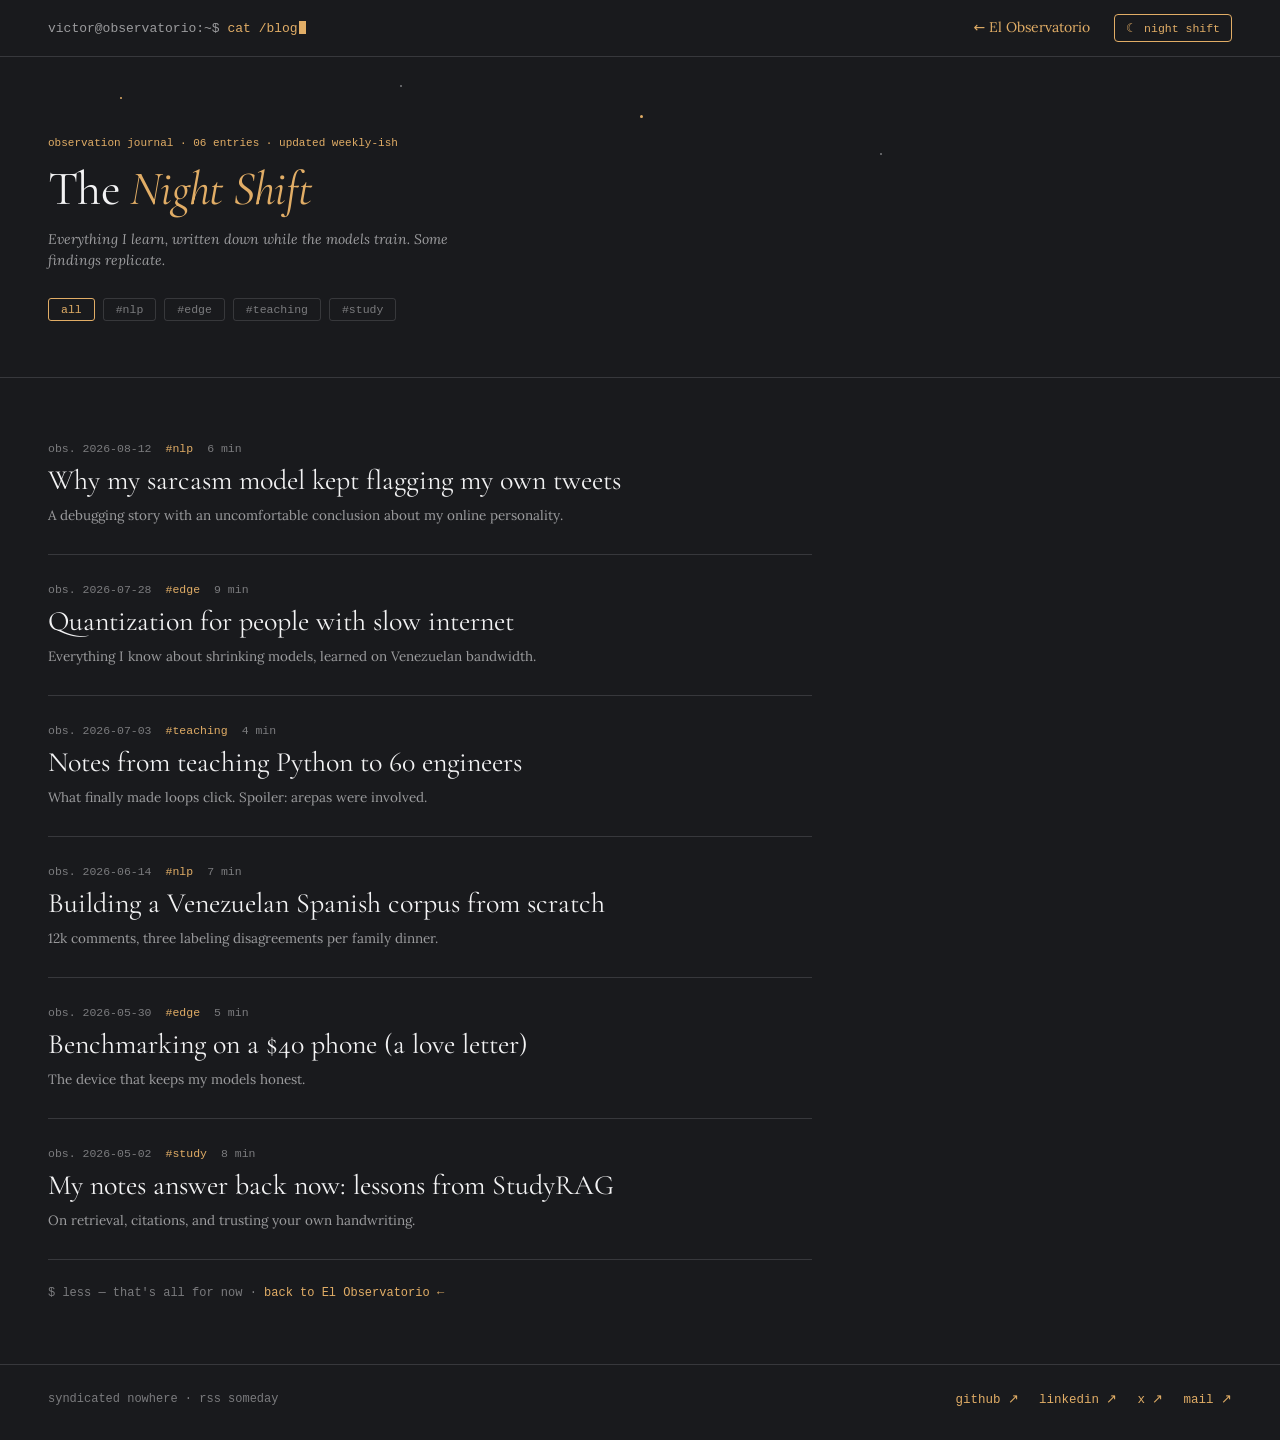
==== blog.html @ 001e7684 "Add blog page and move all content into JSON - New blog.html / js/blog.js: The Night Shift index wit" ====
<!DOCTYPE html>
<html lang="en" data-vm-theme="dark">
<head>
<meta charset="utf-8">
<meta name="viewport" content="width=device-width, initial-scale=1">
<title>The Night Shift — Victor Maldonado</title>
<meta name="description" content="The Night Shift — notes on machine learning, edge AI, NLP and teaching, written by Victor Maldonado while the models train.">
<meta name="author" content="Victor Maldonado">

<meta property="og:type" content="website">
<meta property="og:title" content="The Night Shift — Victor Maldonado">
<meta property="og:description" content="Everything I learn, written down while the models train. Some findings replicate.">
<meta name="twitter:card" content="summary_large_image">

<link rel="preconnect" href="https://fonts.googleapis.com">
<link rel="preconnect" href="https://fonts.gstatic.com" crossorigin>
<link rel="stylesheet" href="./styles.css">
<link rel="icon" href="data:image/svg+xml,<svg xmlns='http://www.w3.org/2000/svg' viewBox='0 0 100 100'><text y='.9em' font-size='90'>🔭</text></svg>">
<script>
  try {
    var t = localStorage.getItem('vm-theme');
    if (t) document.documentElement.setAttribute('data-vm-theme', t);
  } catch (e) {}
</script>
</head>
<body>

<header class="vm-nav">
  <div class="vm-prompt">
    <span id="prompt-user">victor</span>@observatorio:~$
    <span id="prompt-cmd" class="vm-cmd">cat /blog</span><span class="vm-caret" aria-hidden="true"></span>
  </div>
  <a id="back-link" class="vm-back" href="./index.html">← El Observatorio</a>
  <button id="theme-toggle" class="vm-theme-btn" type="button" aria-label="Toggle colour theme">☾ night shift</button>
</header>

<noscript>
  <p class="vm-noscript">This page loads its posts from JSON, so JavaScript is required. Source: <a href="https://github.com/vmlcode/vmlcode.github.io">github.com/vmlcode/vmlcode.github.io</a></p>
</noscript>

<main>

<section class="vm-blog-hero">
  <div id="stars" class="vm-stars" aria-hidden="true"></div>
  <div id="blog-kicker" class="vm-blog-kicker"></div>
  <h1 id="blog-title" class="vm-blog-title"></h1>
  <p id="blog-subtitle" class="vm-blog-sub"></p>
  <div id="filters" class="vm-filters" role="group" aria-label="Filter posts by tag"></div>
</section>

<section class="vm-blog-body">
  <div id="post-list" class="vm-entries"></div>
  <p class="vm-blog-outro">
    <span id="blog-outro"></span><a id="blog-outro-link" href="./index.html"></a>
  </p>
</section>

</main>

<footer class="vm-footer vm-footer--ruled">
  <div id="footer-log" class="vm-footer-log"></div>
  <div id="footer-links" class="vm-footer-links"></div>
</footer>

<script type="module" src="./js/blog.js"></script>
</body>
</html>
---- styles.css ----
@import url('https://fonts.googleapis.com/css2?family=Cormorant+Garamond:wght@400;600&family=Lora:wght@400;600&display=swap');

/* ══════════════════════════════════════════════════════════════════════════
   Design tokens — the subset of the "Classical" system this site actually
   consumes (type families, spacing scale, radii). Source of truth lives in
   the design project; keep names identical so components stay portable.
   ══════════════════════════════════════════════════════════════════════ */
:root {
  --font-heading: "Cormorant Garamond", system-ui, sans-serif;
  --font-body: "Lora", system-ui, sans-serif;
  --font-mono: ui-monospace, Menlo, Consolas, monospace;

  --space-1: 4.6px;
  --space-2: 9.2px;
  --space-3: 13.8px;
  --space-4: 18.4px;
  --space-6: 27.6px;
  --space-8: 36.8px;

  --radius-sm: 2px;
  --radius-md: 4px;
  --radius-lg: 7px;
}

/* Observatory palette — night shift is the default. */
:root,
[data-vm-theme="dark"] {
  --vm-bg: #191a1d;
  --vm-fg: #f2f2f3;
  --vm-fg-60: rgba(242, 242, 243, .6);
  --vm-fg-45: rgba(242, 242, 243, .45);
  --vm-line: rgba(242, 242, 243, .14);
  --vm-acc: #e1ad66;
  --vm-acc-txt: #e1ad66;
  --vm-acc-soft: #facb8d;
  --vm-mat: #222327;
  --vm-plate-a: #212226;
  --vm-plate-b: #1c1d20;
  --vm-hover: rgba(242, 242, 243, .045);
}

[data-vm-theme="light"] {
  --vm-bg: #f6f1e7;
  --vm-fg: #2a241f;
  --vm-fg-60: rgba(42, 36, 31, .62);
  --vm-fg-45: rgba(42, 36, 31, .5);
  --vm-line: rgba(42, 36, 31, .16);
  --vm-acc: oklch(0.62 0.12 45);
  --vm-acc-txt: oklch(0.48 0.11 45);
  --vm-acc-soft: oklch(0.48 0.11 45);
  --vm-mat: #eee6d6;
  --vm-plate-a: #ece2ce;
  --vm-plate-b: #f2ead9;
  --vm-hover: rgba(42, 36, 31, .045);
}

/* ── base ─────────────────────────────────────────────────────────────── */
*, *::before, *::after { box-sizing: border-box; }

body {
  margin: 0;
  min-height: 100vh;
  background: var(--vm-bg);
  color: var(--vm-fg);
  font-family: var(--font-body);
  font-size: 15px;
  line-height: 1.55;
  transition: background .5s ease, color .5s ease;
}

a { color: var(--vm-acc-txt); text-decoration: none; }
a:hover { color: var(--vm-acc); }

h1, h2, h3 { font-family: var(--font-heading); font-weight: 400; margin: 0; }
p { margin: 0; }
figure { margin: 0; }

:focus-visible { outline: 2px solid var(--vm-acc); outline-offset: 2px; }
::selection { background: color-mix(in srgb, var(--vm-acc) 30%, transparent); }

/* ── keyframes ────────────────────────────────────────────────────────── */
@keyframes vm-blink   { 0%, 49% { opacity: 1 } 50%, 100% { opacity: 0 } }
@keyframes vm-twinkle { 0%, 100% { opacity: .35 } 50% { opacity: 1 } }
@keyframes vm-draw    { 0% { stroke-dashoffset: 1 } 55%, 100% { stroke-dashoffset: 0 } }
@keyframes vm-fade    { 0%, 45% { opacity: 0 } 65%, 100% { opacity: 1 } }
@keyframes vm-rise    { from { opacity: 0; transform: translateY(12px) } to { opacity: 1; transform: none } }
@keyframes vm-open    { from { opacity: 0; transform: translateY(-8px) } to { opacity: 1; transform: none } }
@keyframes vm-shoot {
  0%        { transform: translate(0, 0) rotate(16deg); opacity: 0 }
  4%        { opacity: .9 }
  11%, 100% { transform: translate(300px, 96px) rotate(16deg); opacity: 0 }
}

/* ── shared atoms ─────────────────────────────────────────────────────── */
.vm-caret {
  display: inline-block;
  width: 7px; height: 13px;
  vertical-align: -2px;
  margin: 0 2px 0 1px;
  background: var(--vm-acc);
  animation: vm-blink 1.1s steps(1) infinite;
}
.vm-caret--lg { width: 4px; height: 44px; margin-left: 8px; vertical-align: -4px; }

.vm-caption {
  font: 10.5px/1.5 var(--font-mono);
  color: var(--vm-fg-45);
  margin-top: 7px;
}
.vm-caption--pad { margin-top: 14px; }

.vm-tags { display: flex; flex-wrap: wrap; gap: 8px; margin-top: 14px; }
.vm-tag {
  font-size: 11px;
  border: 1px solid var(--vm-acc);
  color: var(--vm-acc-soft);
  border-radius: 3px;
  padding: 3px 10px;
}

.vm-plate {
  height: 190px;
  border: 6px solid var(--vm-mat);
  outline: 1px solid var(--vm-line);
  background: repeating-linear-gradient(-45deg, var(--vm-plate-a) 0 12px, var(--vm-plate-b) 12px 24px);
  display: flex;
  align-items: center;
  justify-content: center;
  transition: transform .4s ease;
}
.vm-plate-wrap:hover .vm-plate { transform: translateY(-5px); }
/* Real photos replace the hatch placeholder; the sepia keeps them "plate"-like. */
.vm-plate img {
  width: 100%;
  height: 100%;
  object-fit: cover;
  display: block;
  filter: sepia(.22) saturate(.82) contrast(1.05);
}
.vm-plate-label {
  font: 11px var(--font-mono);
  color: var(--vm-fg-45);
  text-align: center;
  padding: 0 var(--space-2);
}

/* ── nav ──────────────────────────────────────────────────────────────── */
.vm-nav {
  display: flex;
  align-items: center;
  gap: 24px;
  padding: 14px 48px;
  border-bottom: 1px solid var(--vm-line);
  position: sticky;
  top: 0;
  z-index: 5;
  background: var(--vm-bg);
  transition: background .5s ease;
}
.vm-prompt {
  font: 13px var(--font-mono);
  color: var(--vm-fg-60);
  margin-right: auto;
  white-space: nowrap;
}
.vm-prompt-word { color: var(--vm-acc-soft); }
.vm-cmd { color: var(--vm-acc-txt); }

.vm-nav-links { display: flex; gap: 26px; font-size: 14px; }
.vm-nav-links a { color: var(--vm-fg-60); }
.vm-nav-links a:hover,
.vm-nav-links a.is-current { color: var(--vm-acc-txt); }

.vm-theme-btn {
  cursor: pointer;
  display: inline-flex;
  align-items: center;
  gap: 7px;
  font: 11.5px var(--font-mono);
  color: var(--vm-acc-txt);
  background: transparent;
  border: 1px solid var(--vm-acc);
  border-radius: var(--radius-md);
  padding: 6px 11px;
  white-space: nowrap;
  transition: background .3s ease;
}
.vm-theme-btn:hover { background: var(--vm-hover); }

/* ── hero ─────────────────────────────────────────────────────────────── */
.vm-hero {
  position: relative;
  padding: 92px 48px 72px;
  border-bottom: 1px solid var(--vm-line);
  overflow: hidden;
}
.vm-stars { position: absolute; inset: 0; pointer-events: none; }
.vm-star {
  position: absolute;
  width: 2px; height: 2px;
  border-radius: 50%;
  background: var(--vm-fg-45);
  animation: vm-twinkle 4s ease-in-out infinite;
}
.vm-star--acc { background: var(--vm-acc); }
.vm-shoot {
  position: absolute;
  left: 620px; top: 36px;
  width: 52px; height: 1px;
  background: linear-gradient(90deg, transparent, var(--vm-acc));
  animation: vm-shoot 12s linear 3s infinite;
  pointer-events: none;
}

.vm-log {
  display: flex;
  flex-direction: column;
  gap: 5px;
  font: 12px/1.5 var(--font-mono);
  margin-bottom: var(--space-6);
}
.vm-log-line { color: var(--vm-fg-45); animation: vm-rise .6s ease both; }
.vm-log-line--acc { color: var(--vm-acc-txt); }
.vm-log-line:nth-child(1) { animation-delay: .1s; }
.vm-log-line:nth-child(2) { animation-delay: .45s; }
.vm-log-line:nth-child(3) { animation-delay: .8s; }

.vm-hero-title {
  font-family: var(--font-heading);
  font-weight: 400;
  font-size: 56px;
  line-height: 1.12;
  letter-spacing: -.015em;
  max-width: 760px;
  text-wrap: pretty;
}
.vm-hero-title em { font-style: italic; color: var(--vm-acc-txt); }

.vm-hero-sub {
  margin-top: var(--space-4);
  font-size: 15px;
  color: var(--vm-fg-60);
  max-width: 480px;
}

.vm-fig { margin-top: var(--space-6); }
.vm-curve { display: block; max-width: 100%; height: auto; }
.vm-curve-line { animation: vm-draw 7s ease-in-out infinite; }
.vm-curve-dot { animation: vm-fade 7s ease-in-out infinite; }

/* ── section chrome ───────────────────────────────────────────────────── */
.vm-section {
  padding: 52px 48px;
  border-bottom: 1px solid var(--vm-line);
  scroll-margin-top: 60px;
}
.vm-eyebrow {
  display: flex;
  align-items: center;
  gap: 10px;
  margin-bottom: 8px;
  font: 11px var(--font-mono);
  letter-spacing: .12em;
  text-transform: uppercase;
  color: var(--vm-acc-txt);
}
.vm-eyebrow--blog { align-items: baseline; gap: 14px; flex-wrap: wrap; }
.vm-eyebrow--blog a { font: 11.5px var(--font-mono); text-transform: none; letter-spacing: 0; }
.vm-eyebrow svg { flex: none; }

.vm-lede {
  font-size: 13px;
  font-style: italic;
  color: var(--vm-fg-45);
  margin-bottom: var(--space-6);
}
.vm-comment { font: 11px var(--font-mono); color: var(--vm-fg-45); margin-bottom: 16px; }

/* Sections fade in as they enter the viewport; JS adds .is-visible. */
.vm-reveal { opacity: 1; }
.vm-reveal.is-armed { opacity: 0; transform: translateY(26px); transition: opacity .8s ease, transform .8s ease; }
.vm-reveal.is-visible { opacity: 1; transform: none; }

/* ── experience ───────────────────────────────────────────────────────── */
.vm-timeline { display: flex; flex-direction: column; gap: 44px; }
.vm-expedition {
  display: grid;
  grid-template-columns: 300px 1fr;
  gap: 34px;
  align-items: start;
}
.vm-commit {
  border-left: 1px solid var(--vm-acc);
  padding-left: 26px;
  position: relative;
}
.vm-node {
  position: absolute;
  left: -5px; top: 8px;
  width: 9px; height: 9px;
  border-radius: 50%;
  border: 1px solid var(--vm-fg-45);
}
.vm-node--filled { background: var(--vm-acc); border-color: var(--vm-acc); }
.vm-node--acc { border-color: var(--vm-acc); }

.vm-commit-meta { display: flex; flex-wrap: wrap; gap: 12px; font: 12px var(--font-mono); color: var(--vm-fg-45); }
.vm-hash { color: var(--vm-acc-txt); }
.vm-commit-title { font-size: 28px; margin-top: 8px; }
.vm-prose {
  font-size: 14px;
  line-height: 1.7;
  color: var(--vm-fg-60);
  margin-top: 10px;
  max-width: 560px;
  text-align: justify;
  hyphens: auto;
}

/* ── catalogue (projects) ─────────────────────────────────────────────── */
.vm-catalogue { display: flex; flex-direction: column; border-bottom: 1px solid var(--vm-line); }

.vm-row {
  cursor: pointer;
  display: grid;
  grid-template-columns: 170px 1fr auto;
  gap: 20px;
  align-items: baseline;
  width: 100%;
  text-align: left;
  font: inherit;
  color: inherit;
  background: transparent;
  border: 0;
  border-top: 1px solid var(--vm-line);
  padding: 20px 16px 20px 0;
  transition: background .3s ease, padding .3s ease;
}
.vm-row:hover { background: var(--vm-hover); padding-left: 12px; }
.vm-row-id { font: 12px var(--font-mono); color: var(--vm-fg-45); }
.vm-row-name { font-family: var(--font-heading); font-size: 26px; }
.vm-row-blurb { font-size: 12.5px; font-style: italic; color: var(--vm-fg-60); margin-left: 12px; }
.vm-row-cta { display: flex; gap: 14px; font: 12px var(--font-mono); color: var(--vm-fg-45); white-space: nowrap; }
.vm-row-cta > span:first-child { color: var(--vm-acc-txt); }

.vm-record {
  animation: vm-open .45s ease both;
  border-top: 1px solid var(--vm-line);
  background: var(--vm-hover);
  padding: 36px 30px 40px;
  position: relative;
}
.vm-record-close {
  position: absolute;
  top: 18px; right: 22px;
  font: 12px var(--font-mono);
  color: var(--vm-fg-45);
  background: transparent;
  border: 0;
  cursor: pointer;
  padding: 4px 8px;
  transition: color .3s ease;
}
.vm-record-close:hover { color: var(--vm-acc-txt); }

.vm-record-grid { display: grid; grid-template-columns: 320px 1fr; gap: 40px; align-items: start; }
.vm-record-plate { height: 210px; }

.vm-specs { display: flex; flex-direction: column; margin-top: 18px; }
.vm-spec {
  display: flex;
  align-items: baseline;
  gap: 12px;
  padding: 9px 0;
  border-top: 1px solid var(--vm-line);
}
.vm-spec:last-child { border-bottom: 1px solid var(--vm-line); }
.vm-spec-key {
  font: 11px var(--font-mono);
  letter-spacing: .08em;
  text-transform: uppercase;
  color: var(--vm-fg-45);
  flex: none;
}
.vm-spec-fill { flex: 1; border-bottom: 1px dotted var(--vm-line); transform: translateY(-3px); }
.vm-spec-val { font-size: 13px; font-family: var(--font-heading); font-feature-settings: 'tnum'; text-align: right; }
.vm-spec-val--acc { color: var(--vm-acc-txt); }

.vm-record-body { max-width: 640px; }
.vm-record-kicker { font: 11px var(--font-mono); letter-spacing: .12em; text-transform: uppercase; color: var(--vm-acc-txt); }
.vm-record-title { font-size: 34px; margin-top: 8px; }
.vm-record-rule { width: 44px; height: 1px; background: var(--vm-acc); margin: 16px 0 4px; }
.vm-record-p {
  font-size: 14px;
  line-height: 1.75;
  color: var(--vm-fg-60);
  margin-top: 12px;
  text-align: justify;
  hyphens: auto;
}
.vm-record-p:first-of-type { margin-top: 14px; }

.vm-lesson { border-left: 2px solid var(--vm-acc); padding: 4px 0 4px 18px; margin-top: 24px; }
.vm-lesson-key {
  font: 10.5px var(--font-mono);
  letter-spacing: .1em;
  text-transform: uppercase;
  color: var(--vm-fg-45);
  margin-bottom: 5px;
}
.vm-lesson-txt { font-family: var(--font-heading); font-style: italic; font-size: 19px; line-height: 1.45; }

.vm-record-actions { display: flex; flex-wrap: wrap; gap: 14px; margin-top: 28px; }
.vm-link-btn {
  display: inline-flex;
  font: 12px var(--font-mono);
  color: var(--vm-acc-txt);
  border: 1px solid var(--vm-acc);
  border-radius: var(--radius-md);
  padding: 8px 15px;
  transition: background .3s ease;
}
.vm-link-btn:hover { background: var(--vm-hover); }
.vm-link-btn--muted { color: var(--vm-fg-60); border-color: var(--vm-line); }
.vm-link-btn--muted:hover { color: var(--vm-fg); background: var(--vm-hover); }

/* ── instrumentation ──────────────────────────────────────────────────── */
.vm-instrument-grid { display: grid; grid-template-columns: 1fr 1fr; gap: 44px; align-items: start; }

.vm-skills { display: flex; flex-direction: column; gap: 13px; }
.vm-skill { display: grid; grid-template-columns: 1fr auto; gap: 14px; align-items: center; }
.vm-skill-name { font-family: var(--font-heading); font-size: 18px; }
.vm-ticks { display: flex; gap: 4px; }
.vm-tick { width: 16px; height: 5px; border: 1px solid var(--vm-line); }
.vm-tick--on { background: var(--vm-acc); border-color: transparent; }

.vm-certs { display: flex; flex-direction: column; border-bottom: 1px solid var(--vm-line); }
.vm-cert { border-top: 1px solid var(--vm-line); padding: 12px 0; transition: padding .3s ease; }
.vm-cert:hover { padding-left: 10px; }
.vm-cert-row { display: flex; align-items: baseline; gap: 12px; }
.vm-cert-name { font-family: var(--font-heading); font-size: 18px; }
.vm-cert-fill { flex: 1; border-bottom: 1px dotted var(--vm-line); transform: translateY(-4px); }
.vm-cert-year { font-size: 12px; color: var(--vm-acc-txt); font-feature-settings: 'tnum'; }
.vm-cert-issuer { font-size: 12px; font-style: italic; color: var(--vm-fg-45); margin-top: 2px; }

/* ── blog ─────────────────────────────────────────────────────────────── */
.vm-posts { display: grid; grid-template-columns: repeat(3, 1fr); gap: 28px; }
.vm-post-meta { display: flex; gap: 12px; font: 11.5px var(--font-mono); color: var(--vm-fg-45); }
.vm-post-tag { color: var(--vm-acc-txt); }
.vm-post-title { font-size: 23px; margin-top: 7px; line-height: 1.25; }
.vm-post-title a { color: inherit; }
.vm-post-title a:hover { color: var(--vm-acc-txt); }
.vm-post-blurb { font-size: 13px; color: var(--vm-fg-60); margin-top: 6px; }

/* ── footer ───────────────────────────────────────────────────────────── */
.vm-footer {
  display: flex;
  justify-content: space-between;
  align-items: center;
  gap: var(--space-4);
  flex-wrap: wrap;
  padding: 26px 48px;
  scroll-margin-top: 60px;
}
.vm-footer-log { font: 12px var(--font-mono); color: var(--vm-fg-45); }
.vm-footer-links { display: flex; gap: 20px; font: 12.5px var(--font-mono); }

.vm-footer--ruled { border-top: 1px solid var(--vm-line); }

/* ── blog index ───────────────────────────────────────────────────────── */
.vm-back { font-size: 14px; white-space: nowrap; }

.vm-blog-hero {
  position: relative;
  padding: 80px 48px 56px;
  border-bottom: 1px solid var(--vm-line);
  overflow: hidden;
}
.vm-blog-kicker {
  font: 11px var(--font-mono);
  color: var(--vm-acc-txt);
  margin-bottom: 14px;
  animation: vm-rise .6s ease .1s both;
}
.vm-blog-title {
  font-family: var(--font-heading);
  font-weight: 400;
  font-size: 48px;
  line-height: 1.12;
  letter-spacing: -.015em;
  animation: vm-rise .6s ease .3s both;
}
.vm-blog-title em { font-style: italic; color: var(--vm-acc-txt); }
.vm-blog-sub {
  font-size: 14px;
  font-style: italic;
  color: var(--vm-fg-60);
  margin-top: 12px;
  max-width: 440px;
  animation: vm-rise .6s ease .5s both;
}

.vm-filters {
  display: flex;
  flex-wrap: wrap;
  gap: 8px;
  margin-top: 26px;
  animation: vm-rise .6s ease .65s both;
}
.vm-filter {
  cursor: pointer;
  font: 11.5px var(--font-mono);
  color: var(--vm-fg-45);
  background: transparent;
  border: 1px solid var(--vm-line);
  border-radius: 3px;
  padding: 4px 12px;
  transition: background .3s ease, color .3s ease, border-color .3s ease;
}
.vm-filter:hover { background: var(--vm-hover); color: var(--vm-fg-60); }
.vm-filter.is-active { color: var(--vm-acc-txt); border-color: var(--vm-acc); }

.vm-blog-body { padding: 36px 48px 64px; max-width: 860px; }
.vm-entries { display: flex; flex-direction: column; }
.vm-entry {
  padding: 28px 0;
  border-bottom: 1px solid var(--vm-line);
  transition: padding .3s ease;
}
.vm-entry:hover { padding-left: 14px; }
.vm-entry-meta { display: flex; flex-wrap: wrap; gap: 14px; font: 11.5px var(--font-mono); color: var(--vm-fg-45); }
.vm-entry-title { font-size: 28px; margin-top: 8px; line-height: 1.25; }
.vm-entry-title a { color: inherit; }
.vm-entry-title a:hover { color: var(--vm-acc-txt); }
.vm-entry-teaser { font-size: 13.5px; color: var(--vm-fg-60); margin-top: 7px; max-width: 640px; }

.vm-blog-outro { font: 12px var(--font-mono); color: var(--vm-fg-45); margin-top: 26px; }
.vm-empty { font: 12px var(--font-mono); color: var(--vm-fg-45); padding: 28px 0; }

/* ── fallbacks ────────────────────────────────────────────────────────── */
.vm-noscript, .vm-error {
  margin: 0;
  padding: var(--space-4) 48px;
  font: 12.5px var(--font-mono);
  color: var(--vm-fg-60);
  border-bottom: 1px solid var(--vm-line);
}
.vm-error code {
  color: var(--vm-acc-txt);
  background: var(--vm-hover);
  padding: 1px 5px;
  border-radius: var(--radius-sm);
}

/* ══ responsive ══════════════════════════════════════════════════════════
   The source component was authored at a fixed 1180px preview width; these
   breakpoints are what make it survive as a real, shipped page.
   ══════════════════════════════════════════════════════════════════════ */
@media (max-width: 1000px) {
  .vm-record-grid { grid-template-columns: 1fr; gap: 28px; }
  .vm-posts { grid-template-columns: 1fr 1fr; }
  .vm-instrument-grid { gap: 32px; }
}

@media (max-width: 860px) {
  .vm-nav { flex-wrap: wrap; gap: 12px 20px; padding: 12px 24px; }
  .vm-prompt { font-size: 11.5px; white-space: normal; margin-right: 0; width: 100%; }
  .vm-nav-links { gap: 16px; font-size: 13px; margin-right: auto; flex-wrap: wrap; }

  .vm-hero { padding: 56px 24px 48px; }
  .vm-hero-title { font-size: 40px; }
  .vm-caret--lg { height: 32px; }
  .vm-log { font-size: 11px; }

  .vm-section { padding: 40px 24px; }
  .vm-expedition { grid-template-columns: 1fr; gap: 20px; }
  .vm-plate-wrap { max-width: 340px; }
  .vm-instrument-grid { grid-template-columns: 1fr; }
  .vm-posts { grid-template-columns: 1fr; gap: 24px; }

  .vm-row { grid-template-columns: 1fr; gap: 6px; }
  .vm-row-blurb { display: block; margin-left: 0; margin-top: 4px; }
  .vm-record { padding: 28px 20px 32px; }
  .vm-prose, .vm-record-p { text-align: left; }

  .vm-blog-hero { padding: 56px 24px 40px; }
  .vm-blog-title { font-size: 36px; }
  .vm-blog-body { padding: 28px 24px 48px; }
  .vm-entry-title { font-size: 23px; }
  .vm-noscript, .vm-error { padding-inline: 24px; }

  .vm-footer { padding: 24px; }
}

@media (max-width: 480px) {
  .vm-hero-title { font-size: 32px; }
  .vm-caret--lg { height: 26px; }
  .vm-commit-title { font-size: 23px; }
  .vm-record-title { font-size: 27px; }
  .vm-row-name { font-size: 22px; }
  .vm-blog-title { font-size: 30px; }
  .vm-entry-title { font-size: 21px; }
}

/* Respect the reader's motion preference — this page is unusually animated. */
@media (prefers-reduced-motion: reduce) {
  *, *::before, *::after {
    animation-duration: .001ms !important;
    animation-iteration-count: 1 !important;
    transition-duration: .001ms !important;
  }
  .vm-reveal.is-armed { opacity: 1; transform: none; }
}
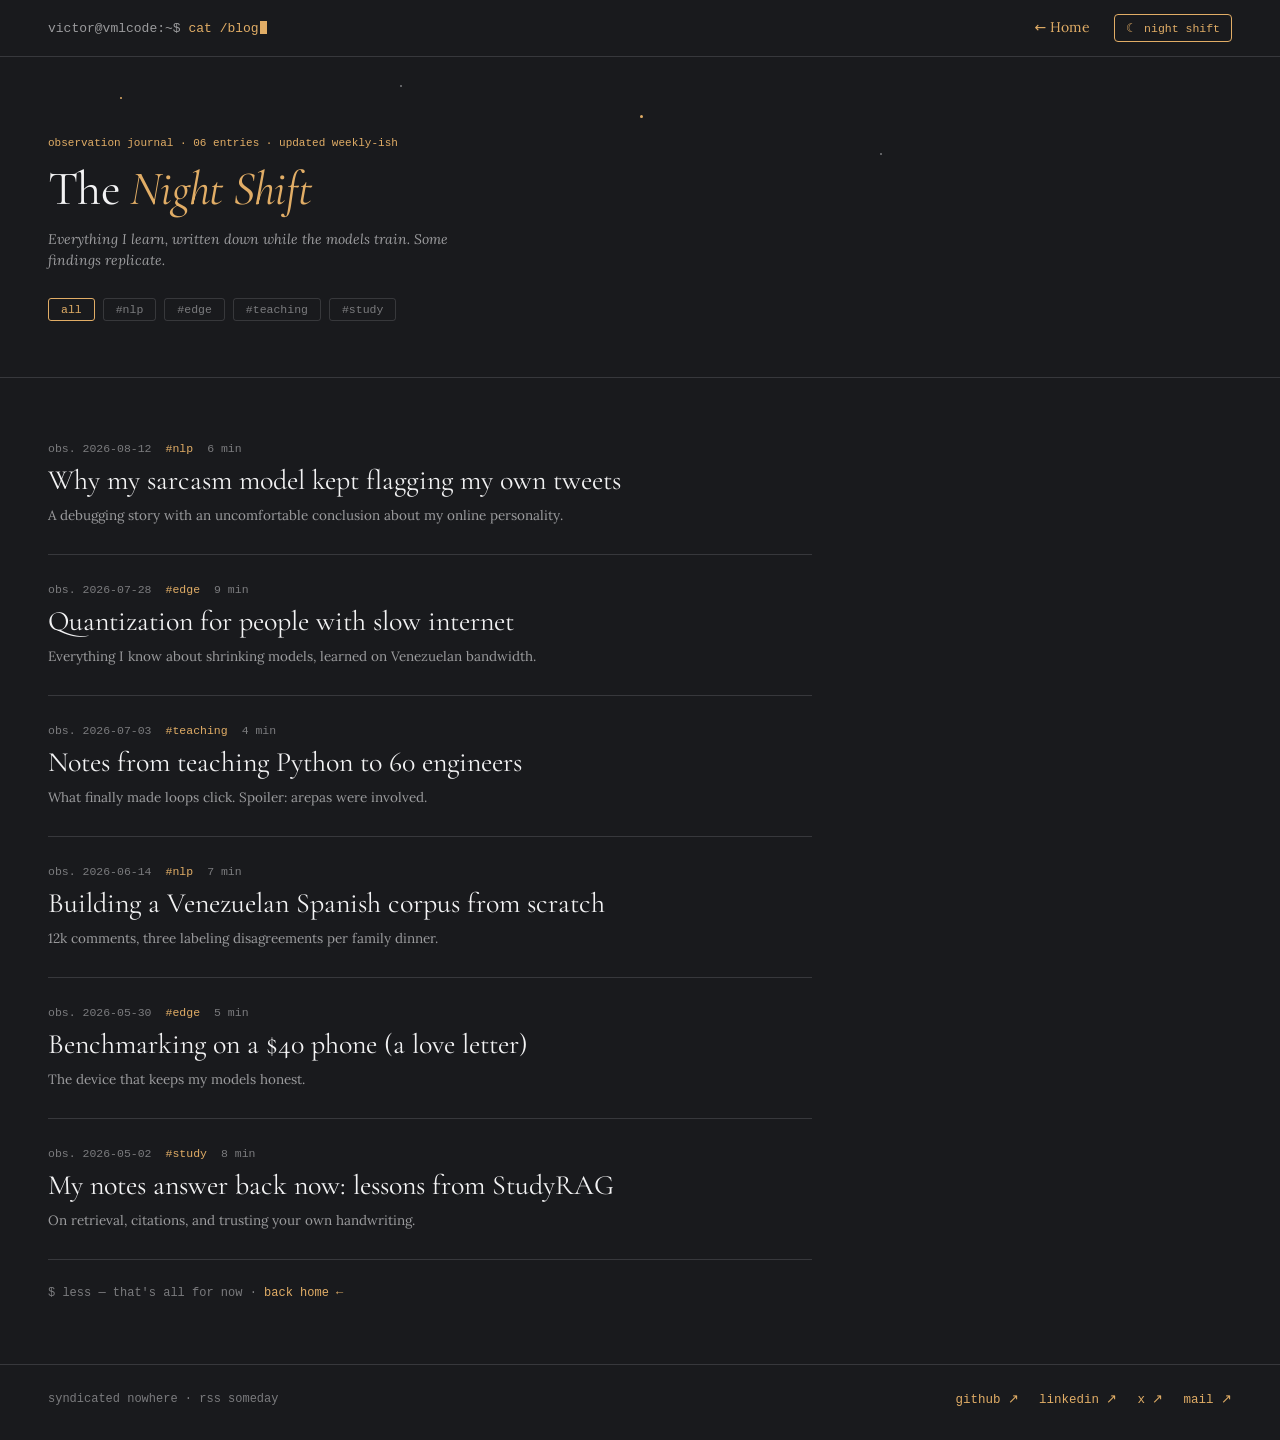
==== commit 05ea1488: "Rename observatorio to vmlcode Terminal hostname, script name (./init.sh) and the site's back-links " ====
--- a/blog.html
+++ b/blog.html
@@ -6,11 +6,27 @@
 <title>The Night Shift — Victor Maldonado</title>
 <meta name="description" content="The Night Shift — notes on machine learning, edge AI, NLP and teaching, written by Victor Maldonado while the models train.">
 <meta name="author" content="Victor Maldonado">
+<link rel="canonical" href="https://vmlcode.github.io/blog.html">
+<meta name="theme-color" content="#191a1d">
 
+<!-- See index.html: link-preview tags are hardcoded because crawlers do not
+     execute the JS that renders the rest of this page. -->
 <meta property="og:type" content="website">
+<meta property="og:site_name" content="Victor Maldonado">
+<meta property="og:locale" content="en_US">
+<meta property="og:url" content="https://vmlcode.github.io/blog.html">
 <meta property="og:title" content="The Night Shift — Victor Maldonado">
 <meta property="og:description" content="Everything I learn, written down while the models train. Some findings replicate.">
+<meta property="og:image" content="https://vmlcode.github.io/og/blog.png">
+<meta property="og:image:type" content="image/png">
+<meta property="og:image:width" content="1200">
+<meta property="og:image:height" content="630">
+<meta property="og:image:alt" content="The Night Shift — a dark terminal-styled card listing the blog's tags: nlp, edge, teaching, study.">
+
 <meta name="twitter:card" content="summary_large_image">
+<meta name="twitter:title" content="The Night Shift — Victor Maldonado">
+<meta name="twitter:description" content="Everything I learn, written down while the models train. Some findings replicate.">
+<meta name="twitter:image" content="https://vmlcode.github.io/og/blog.png">
 
 <link rel="preconnect" href="https://fonts.googleapis.com">
 <link rel="preconnect" href="https://fonts.gstatic.com" crossorigin>
@@ -27,10 +43,10 @@
 
 <header class="vm-nav">
   <div class="vm-prompt">
-    <span id="prompt-user">victor</span>@observatorio:~$
+    <span id="prompt-user">victor</span>@vmlcode:~$
     <span id="prompt-cmd" class="vm-cmd">cat /blog</span><span class="vm-caret" aria-hidden="true"></span>
   </div>
-  <a id="back-link" class="vm-back" href="./index.html">← El Observatorio</a>
+  <a id="back-link" class="vm-back" href="./index.html">← Home</a>
   <button id="theme-toggle" class="vm-theme-btn" type="button" aria-label="Toggle colour theme">☾ night shift</button>
 </header>
 
--- a/styles.css
+++ b/styles.css
@@ -537,6 +537,174 @@
 .vm-blog-outro { font: 12px var(--font-mono); color: var(--vm-fg-45); margin-top: 26px; }
 .vm-empty { font: 12px var(--font-mono); color: var(--vm-fg-45); padding: 28px 0; }
 
+/* ── article ──────────────────────────────────────────────────────────── */
+.vm-sticky {
+  position: sticky;
+  top: 0;
+  z-index: 5;
+  background: var(--vm-bg);
+  transition: background .5s ease;
+}
+.vm-nav--flush { position: static; }
+
+.vm-progress { height: 2px; background: var(--vm-line); }
+.vm-progress-bar { height: 2px; width: 0; background: var(--vm-acc); }
+
+.vm-art-hero {
+  position: relative;
+  padding: 80px 48px 44px;
+  border-bottom: 1px solid var(--vm-line);
+  overflow: hidden;
+}
+.vm-art-hero-inner { max-width: 720px; position: relative; }
+.vm-art-meta {
+  display: flex;
+  flex-wrap: wrap;
+  gap: 14px;
+  font: 11.5px var(--font-mono);
+  color: var(--vm-fg-45);
+  animation: vm-rise .6s ease .1s both;
+}
+.vm-art-meta .vm-acc-txt { color: var(--vm-acc-txt); }
+.vm-art-title {
+  font-size: 50px;
+  line-height: 1.1;
+  margin-top: 14px;
+  animation: vm-rise .6s ease .3s both;
+}
+.vm-art-teaser {
+  font-family: var(--font-heading);
+  font-style: italic;
+  font-size: 21px;
+  color: var(--vm-fg-60);
+  margin-top: 14px;
+  animation: vm-rise .6s ease .5s both;
+}
+
+.vm-art-grid {
+  display: grid;
+  grid-template-columns: 200px minmax(0, 720px) 220px;
+  gap: 48px;
+  padding: 48px;
+  align-items: start;
+}
+.vm-art-toc, .vm-art-aside { position: sticky; top: 120px; }
+.vm-art-side-key {
+  font: 11px var(--font-mono);
+  letter-spacing: .12em;
+  text-transform: uppercase;
+  color: var(--vm-acc-txt);
+  margin-bottom: 10px;
+}
+.vm-toc-links {
+  display: flex;
+  flex-direction: column;
+  gap: 7px;
+  font: 11.5px var(--font-mono);
+  line-height: 1.6;
+}
+.vm-toc-links a { color: var(--vm-fg-45); }
+.vm-toc-links a:hover, .vm-toc-links a.is-current { color: var(--vm-acc-txt); }
+.vm-art-side-note {
+  margin-top: 22px;
+  padding-top: 16px;
+  border-top: 1px solid var(--vm-line);
+  font: 11.5px var(--font-mono);
+  line-height: 1.8;
+  color: var(--vm-fg-45);
+}
+
+.vm-art-aside { display: flex; flex-direction: column; gap: 22px; }
+.vm-art-share { display: flex; flex-direction: column; align-items: flex-start; gap: 7px; font: 12px var(--font-mono); }
+.vm-copy {
+  font: inherit;
+  color: var(--vm-acc-txt);
+  background: transparent;
+  border: 0;
+  padding: 0;
+  cursor: pointer;
+}
+.vm-copy:hover { color: var(--vm-acc); }
+.vm-art-next { border-top: 1px solid var(--vm-line); padding-top: 18px; }
+.vm-art-next-list { display: flex; flex-direction: column; gap: 14px; }
+.vm-art-next-list a {
+  font-family: var(--font-heading);
+  font-size: 17px;
+  line-height: 1.3;
+  color: inherit;
+}
+.vm-art-next-list a:hover { color: var(--vm-acc-txt); }
+
+/* — article body — */
+.vm-art-body { font-size: 16px; line-height: 1.8; color: var(--vm-fg); }
+.vm-art-body p { margin: 0 0 20px; text-align: justify; hyphens: auto; }
+.vm-art-body strong { font-weight: 600; }
+.vm-art-body a { text-decoration: underline; text-underline-offset: 3px; }
+.vm-art-body code {
+  font: .88em var(--font-mono);
+  color: var(--vm-acc-soft);
+  background: var(--vm-hover);
+  padding: 1px 5px;
+  border-radius: var(--radius-sm);
+}
+
+/* Drop cap on the opening paragraph. */
+.vm-art-body .vm-drop::first-letter {
+  float: left;
+  font-family: var(--font-heading);
+  font-size: 66px;
+  line-height: .78;
+  padding: 6px 12px 0 0;
+  color: var(--vm-acc-txt);
+}
+
+.vm-art-head {
+  display: flex;
+  align-items: center;
+  gap: 12px;
+  margin: 36px 0 16px;
+  scroll-margin-top: 120px;
+}
+.vm-art-num { font: 11px var(--font-mono); color: var(--vm-acc-txt); flex: none; }
+.vm-art-head h2 { font-size: 30px; font-weight: 400; margin: 0; }
+.vm-art-rule { flex: 1; height: 1px; background: var(--vm-line); }
+
+.vm-pull {
+  border-left: 2px solid var(--vm-acc);
+  padding: 8px 0 8px 20px;
+  margin: 30px 0;
+  font-family: var(--font-heading);
+  font-style: italic;
+  font-size: 23px;
+  line-height: 1.45;
+}
+
+.vm-console {
+  background: var(--vm-hover);
+  border: 1px solid var(--vm-line);
+  border-radius: var(--radius-md);
+  padding: 18px 20px;
+  margin: 26px 0;
+  font: 12.5px var(--font-mono);
+  color: var(--vm-fg-60);
+  line-height: 1.7;
+  overflow-x: auto;
+  white-space: pre;
+}
+
+.vm-art-fig { margin: 30px 0; }
+.vm-art-plate { height: 280px; }
+.vm-art-tags { margin-top: 38px; }
+.vm-art-related {
+  margin-top: 26px;
+  padding-top: 22px;
+  border-top: 1px solid var(--vm-line);
+  font-size: 13.5px;
+  color: var(--vm-fg-60);
+}
+.vm-art-list { margin: 0; padding-left: 20px; }
+.vm-art-list li { margin-bottom: 8px; }
+
 /* ── fallbacks ────────────────────────────────────────────────────────── */
 .vm-noscript, .vm-error {
   margin: 0;
@@ -560,6 +728,19 @@
   .vm-record-grid { grid-template-columns: 1fr; gap: 28px; }
   .vm-posts { grid-template-columns: 1fr 1fr; }
   .vm-instrument-grid { gap: 32px; }
+
+  /* Drop the right rail first; the TOC earns its space longer. */
+  .vm-art-grid { grid-template-columns: 180px minmax(0, 1fr); gap: 36px; }
+  .vm-art-aside {
+    grid-column: 1 / -1;
+    position: static;
+    flex-direction: row;
+    gap: 44px;
+    flex-wrap: wrap;
+    border-top: 1px solid var(--vm-line);
+    padding-top: 24px;
+  }
+  .vm-art-next { border-top: 0; padding-top: 0; }
 }
 
 @media (max-width: 860px) {
@@ -588,6 +769,22 @@
   .vm-blog-body { padding: 28px 24px 48px; }
   .vm-entry-title { font-size: 23px; }
   .vm-noscript, .vm-error { padding-inline: 24px; }
+
+  .vm-art-hero { padding: 48px 24px 32px; }
+  .vm-art-title { font-size: 34px; }
+  .vm-art-teaser { font-size: 18px; }
+  .vm-art-grid { grid-template-columns: 1fr; gap: 28px; padding: 32px 24px; }
+  .vm-art-toc {
+    position: static;
+    border-bottom: 1px solid var(--vm-line);
+    padding-bottom: 20px;
+  }
+  .vm-art-side-note { display: none; }
+  .vm-art-body { font-size: 15.5px; }
+  .vm-art-body p { text-align: left; }
+  .vm-art-head h2 { font-size: 24px; }
+  .vm-pull { font-size: 19px; }
+  .vm-art-plate { height: 200px; }
 
   .vm-footer { padding: 24px; }
 }
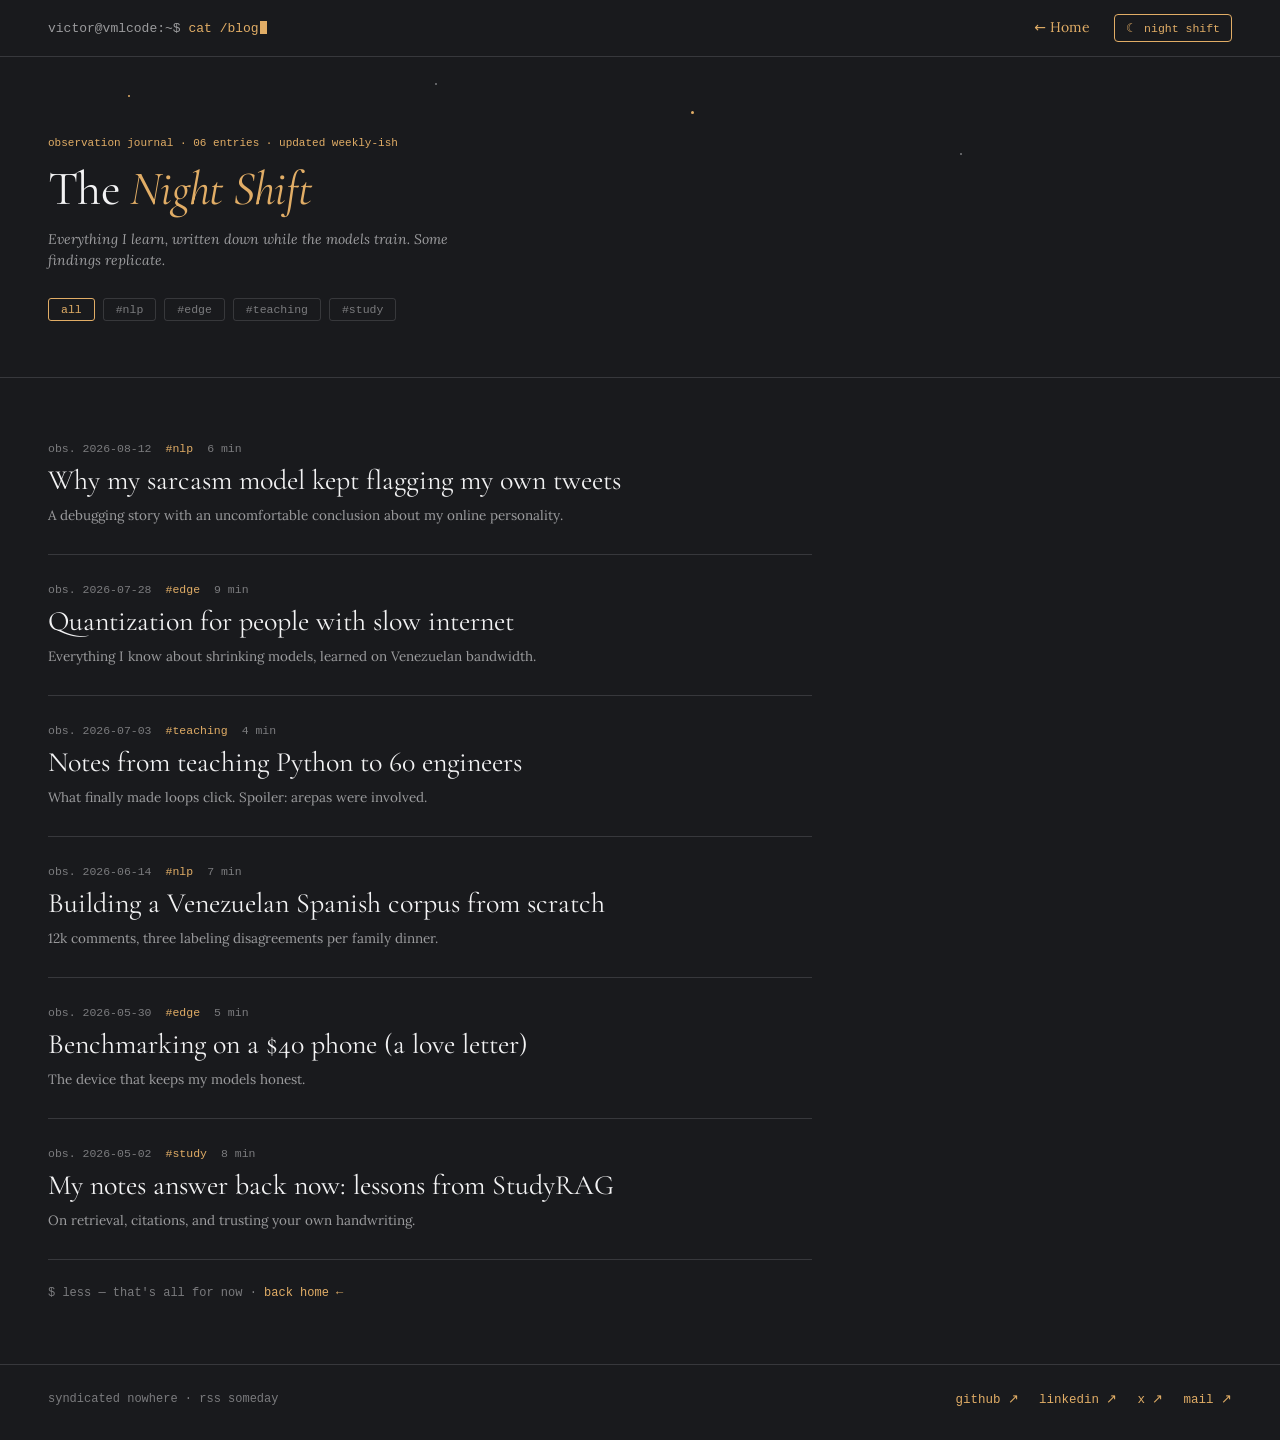
==== commit 6e3cf025: "Implement Portfolio Mobile.dc.html as the mobile layout Ports the 390x844 mobile design. Structural " ====
--- a/blog.html
+++ b/blog.html
@@ -43,11 +43,10 @@
 
 <header class="vm-nav">
   <div class="vm-prompt">
-    <span id="prompt-user">victor</span>@vmlcode:~$
-    <span id="prompt-cmd" class="vm-cmd">cat /blog</span><span class="vm-caret" aria-hidden="true"></span>
+    <span class="vm-prompt-head"><span id="prompt-user">victor</span>@vmlcode:~$ </span><span id="prompt-cmd" class="vm-cmd">cat /blog</span><span class="vm-caret" aria-hidden="true"></span>
   </div>
   <a id="back-link" class="vm-back" href="./index.html">← Home</a>
-  <button id="theme-toggle" class="vm-theme-btn" type="button" aria-label="Toggle colour theme">☾ night shift</button>
+  <button id="theme-toggle" class="vm-theme-btn" type="button" aria-label="Toggle colour theme"><span class="vm-theme-icon">☾</span><span class="vm-theme-label">night shift</span></button>
 </header>
 
 <noscript>
--- a/styles.css
+++ b/styles.css
@@ -57,16 +57,28 @@
 /* ── base ─────────────────────────────────────────────────────────────── */
 *, *::before, *::after { box-sizing: border-box; }
 
+html {
+  /* iOS inflates text on rotation into landscape without this. */
+  -webkit-text-size-adjust: 100%;
+  text-size-adjust: 100%;
+}
+
 body {
   margin: 0;
   min-height: 100vh;
+  min-height: 100dvh; /* accounts for mobile browser chrome */
   background: var(--vm-bg);
   color: var(--vm-fg);
   font-family: var(--font-body);
   font-size: 15px;
   line-height: 1.55;
   transition: background .5s ease, color .5s ease;
-}
+  overflow-wrap: break-word; /* a long token must never widen the page */
+}
+
+/* Custom controls are styled entirely by us; the grey iOS flash on tap reads
+   as a rendering glitch against this palette. Focus styles remain intact. */
+button, a { -webkit-tap-highlight-color: transparent; }
 
 a { color: var(--vm-acc-txt); text-decoration: none; }
 a:hover { color: var(--vm-acc); }
@@ -187,6 +199,23 @@
 }
 .vm-theme-btn:hover { background: var(--vm-hover); }
 
+/* Collapsed-nav control: phone only. Hidden here so desktop is untouched. */
+.vm-nav-toggle {
+  display: none;
+  cursor: pointer;
+  width: 44px;
+  height: 44px;
+  align-items: center;
+  justify-content: center;
+  font-size: 15px;
+  line-height: 1;
+  color: var(--vm-fg-60);
+  background: transparent;
+  border: 1px solid var(--vm-line);
+  border-radius: var(--radius-md);
+}
+.vm-nav-toggle:hover { color: var(--vm-fg); }
+
 /* ── hero ─────────────────────────────────────────────────────────────── */
 .vm-hero {
   position: relative;
@@ -205,7 +234,7 @@
 .vm-star--acc { background: var(--vm-acc); }
 .vm-shoot {
   position: absolute;
-  left: 620px; top: 36px;
+  left: 52%; top: 9%;
   width: 52px; height: 1px;
   background: linear-gradient(90deg, transparent, var(--vm-acc));
   animation: vm-shoot 12s linear 3s infinite;
@@ -596,6 +625,20 @@
   color: var(--vm-acc-txt);
   margin-bottom: 10px;
 }
+/* The contents label is a <button> so it can collapse the list on a phone.
+   These resets make it render exactly as the plain label it replaced, and
+   pointer-events:none keeps it inert at desktop width. */
+.vm-toc-toggle {
+  display: block;
+  width: 100%;
+  text-align: left;
+  background: transparent;
+  border: 0;
+  padding: 0;
+  cursor: default;
+  pointer-events: none;
+}
+.vm-toc-icon { display: none; }
 .vm-toc-links {
   display: flex;
   flex-direction: column;
@@ -636,7 +679,16 @@
 .vm-art-next-list a:hover { color: var(--vm-acc-txt); }
 
 /* — article body — */
-.vm-art-body { font-size: 16px; line-height: 1.8; color: var(--vm-fg); }
+.vm-art-body {
+  font-size: 16px;
+  line-height: 1.8;
+  color: var(--vm-fg);
+  /* Grid items default to min-width:auto, i.e. a min-content floor. The console
+     blocks are white-space:pre, so that floor is as wide as their longest line
+     and the column would stretch past the viewport instead of letting the block
+     scroll inside itself. */
+  min-width: 0;
+}
 .vm-art-body p { margin: 0 0 20px; text-align: justify; hyphens: auto; }
 .vm-art-body strong { font-weight: 600; }
 .vm-art-body a { text-decoration: underline; text-underline-offset: 3px; }
@@ -725,7 +777,7 @@
    breakpoints are what make it survive as a real, shipped page.
    ══════════════════════════════════════════════════════════════════════ */
 @media (max-width: 1000px) {
-  .vm-record-grid { grid-template-columns: 1fr; gap: 28px; }
+  .vm-record-grid { grid-template-columns: minmax(0, 1fr); gap: 28px; }
   .vm-posts { grid-template-columns: 1fr 1fr; }
   .vm-instrument-grid { gap: 32px; }
 
@@ -744,59 +796,310 @@
 }
 
 @media (max-width: 860px) {
-  .vm-nav { flex-wrap: wrap; gap: 12px 20px; padding: 12px 24px; }
-  .vm-prompt { font-size: 11.5px; white-space: normal; margin-right: 0; width: 100%; }
-  .vm-nav-links { gap: 16px; font-size: 13px; margin-right: auto; flex-wrap: wrap; }
-
-  .vm-hero { padding: 56px 24px 48px; }
-  .vm-hero-title { font-size: 40px; }
-  .vm-caret--lg { height: 32px; }
-  .vm-log { font-size: 11px; }
-
-  .vm-section { padding: 40px 24px; }
-  .vm-expedition { grid-template-columns: 1fr; gap: 20px; }
-  .vm-plate-wrap { max-width: 340px; }
-  .vm-instrument-grid { grid-template-columns: 1fr; }
-  .vm-posts { grid-template-columns: 1fr; gap: 24px; }
-
-  .vm-row { grid-template-columns: 1fr; gap: 6px; }
-  .vm-row-blurb { display: block; margin-left: 0; margin-top: 4px; }
-  .vm-record { padding: 28px 20px 32px; }
-  .vm-prose, .vm-record-p { text-align: left; }
-
-  .vm-blog-hero { padding: 56px 24px 40px; }
-  .vm-blog-title { font-size: 36px; }
-  .vm-blog-body { padding: 28px 24px 48px; }
-  .vm-entry-title { font-size: 23px; }
-  .vm-noscript, .vm-error { padding-inline: 24px; }
-
-  .vm-art-hero { padding: 48px 24px 32px; }
-  .vm-art-title { font-size: 34px; }
-  .vm-art-teaser { font-size: 18px; }
-  .vm-art-grid { grid-template-columns: 1fr; gap: 28px; padding: 32px 24px; }
+  /* ══ MOBILE LAYOUT — implements "Portfolio Mobile.dc.html" ══════════════
+     One column, collapsed nav, full-bleed plates, flush-left copy, and every
+     control sized for a thumb. Confined to this breakpoint so the desktop
+     layout above is untouched. Frame reference: 390 × 844.
+     ═══════════════════════════════════════════════════════════════════ */
+
+  /* Design insets the phone frame at 20px; widen on notched devices. */
+  .vm-nav, .vm-hero, .vm-section, .vm-blog-hero, .vm-blog-body,
+  .vm-art-hero, .vm-art-toc, .vm-art-body, .vm-art-aside,
+  .vm-footer, .vm-noscript, .vm-error {
+    padding-left: max(20px, env(safe-area-inset-left));
+    padding-right: max(20px, env(safe-area-inset-right));
+  }
+
+  /* ── collapsed nav ─────────────────────────────────────────────────── */
+  .vm-nav { flex-wrap: wrap; gap: 12px; padding-top: 11px; padding-bottom: 11px; }
+  .vm-prompt {
+    font-size: 11.5px;
+    margin-right: auto;
+    white-space: nowrap;
+    overflow: hidden;
+    min-width: 0;
+  }
+  .vm-prompt-tail { display: none; }  /* phone shows victor@host only */
+
+  .vm-theme-btn { font-size: 11px; padding: 7px 10px; min-height: 44px; flex: none; }
+  .vm-theme-label { display: none; }  /* icon-only control */
+  .vm-nav-toggle { display: inline-flex; flex: none; }
+
+  /* Menu panel drops below the bar, full-bleed to the frame edges. */
+  .vm-nav-links {
+    display: none;
+    order: 3;
+    width: 100%;
+    flex-direction: column;
+    gap: 0;
+    font-size: 15px;
+    margin-inline: calc(-1 * max(20px, env(safe-area-inset-left)));
+    border-top: 1px solid var(--vm-line);
+  }
+  .is-nav-open .vm-nav-links { display: flex; animation: vm-open .35s ease both; }
+  .vm-nav-links a {
+    display: block;
+    padding: 14px max(20px, env(safe-area-inset-left));
+    border-bottom: 1px solid var(--vm-line);
+    color: var(--vm-fg);
+  }
+  .vm-nav-links a:last-child { border-bottom: 0; }
+  .vm-nav-links a:hover, .vm-nav-links a.is-current { color: var(--vm-acc-txt); }
+
+  /* Back-link leads the bar on the blog and article pages. */
+  .vm-back {
+    order: -1;
+    margin-right: auto;
+    font-size: 11.5px;
+    font-family: var(--font-mono);
+    display: inline-flex;
+    align-items: center;
+    min-height: 44px;
+  }
+  .vm-back + .vm-prompt, .vm-prompt:has(+ .vm-back) { margin-right: 0; }
+  .vm-prompt-head { display: none; }
+
+  /* ── hero ──────────────────────────────────────────────────────────── */
+  .vm-hero { padding-top: 38px; padding-bottom: 32px; }
+  .vm-log { font-size: 10.5px; gap: 4px; margin-bottom: 22px; }
+  .vm-hero-title { font-size: 36px; line-height: 1.14; letter-spacing: -.01em; }
+  .vm-caret--lg { width: 3px; height: 28px; margin-left: 6px; }
+  .vm-hero-sub { margin-top: 14px; font-size: 14.5px; line-height: 1.65; max-width: none; }
+  .vm-fig { margin-top: 24px; }
+  .vm-caption { font-size: 10px; margin-top: 6px; }
+
+  /* ── sections ──────────────────────────────────────────────────────── */
+  .vm-section { padding-top: 32px; padding-bottom: 32px; scroll-margin-top: 68px; }
+  .vm-footer { scroll-margin-top: 68px; }
+  .vm-eyebrow { font-size: 10.5px; margin-bottom: 0; }
+  .vm-eyebrow svg { display: none; }  /* design drops the section glyphs */
+  .vm-lede { font-size: 12.5px; margin-top: 6px; margin-bottom: 22px; max-width: none; }
+  .vm-comment { font-size: 10.5px; margin-bottom: 14px; }
+
+  /* ── experience ────────────────────────────────────────────────────── */
+  .vm-timeline { gap: 34px; }
+  .vm-expedition { grid-template-columns: minmax(0, 1fr); gap: 0; }
+  .vm-plate-wrap { max-width: none; }
+  .vm-plate { height: 132px; border-width: 5px; }
+  .vm-plate-wrap .vm-caption { margin-bottom: 14px; }
+  .vm-commit { padding-left: 16px; }
+  .vm-node { display: none; }
+  .vm-commit-meta { font-size: 11px; gap: 8px; }
+  .vm-commit-title { font-size: 23px; line-height: 1.25; margin-top: 7px; }
+  .vm-prose { font-size: 13.5px; line-height: 1.7; margin-top: 9px; text-align: left; max-width: none; }
+  .vm-tags { gap: 7px; margin-top: 13px; }
+
+  /* ── catalogue ─────────────────────────────────────────────────────── */
+  .vm-row { grid-template-columns: minmax(0, 1fr); gap: 0; padding: 16px 0; }
+  .vm-row:hover { padding-left: 0; background: transparent; }
+  .vm-row-id { font-size: 11px; }
+  .vm-row-name { font-size: 24px; }
+  .vm-row-blurb { display: block; margin-left: 0; margin-top: 3px; font-size: 12.5px; }
+  .vm-row-cta { margin-top: 10px; font-size: 11.5px; }
+  .vm-row-cta > span + span { display: none; }  /* keep the verb, drop live/github */
+
+  .vm-record {
+    margin-inline: calc(-1 * max(20px, env(safe-area-inset-left)));
+    padding: 22px max(20px, env(safe-area-inset-left)) 26px;
+  }
+  .vm-record-close { top: 10px; right: 14px; }
+  .vm-record-grid { grid-template-columns: minmax(0, 1fr); gap: 0; }
+  .vm-record-plate { height: 150px; border-width: 5px; }
+  .vm-record-kicker { font-size: 10.5px; margin-top: 20px; }
+  .vm-record-title { font-size: 27px; margin-top: 6px; }
+  .vm-record-rule { margin: 14px 0 0; width: 38px; }
+  .vm-record-p { font-size: 13.5px; line-height: 1.75; text-align: left; margin-top: 11px; }
+  .vm-record-p:first-of-type { margin-top: 14px; }
+  .vm-specs { margin-top: 20px; }
+  .vm-spec-key { font-size: 10.5px; }
+  .vm-lesson { margin-top: 22px; padding-left: 16px; }
+  .vm-lesson-txt { font-size: 17.5px; }
+  /* Full-width stacked actions — side-by-side pills are too small to hit. */
+  .vm-record-actions { flex-direction: column; gap: 10px; margin-top: 22px; }
+  .vm-link-btn { justify-content: center; min-height: 46px; padding: 0 15px; }
+
+  /* ── instrumentation ───────────────────────────────────────────────── */
+  .vm-instrument-grid { grid-template-columns: minmax(0, 1fr); gap: 26px; }
+  .vm-skills { gap: 12px; }
+  .vm-skill-name { font-size: 17px; }
+  .vm-tick { width: 14px; }
+  .vm-cert-name { font-size: 16.5px; line-height: 1.3; }
+  .vm-cert:hover { padding-left: 0; }
+
+  /* ── blog teaser ───────────────────────────────────────────────────── */
+  .vm-posts { grid-template-columns: minmax(0, 1fr); gap: 0; }
+  .vm-post { padding: 18px 0; border-top: 1px solid var(--vm-line); }
+  .vm-post:last-child { border-bottom: 1px solid var(--vm-line); }
+  .vm-post-meta { font-size: 11px; gap: 10px; }
+  .vm-post-title { font-size: 21px; line-height: 1.28; margin-top: 6px; }
+  .vm-post-blurb { font-size: 12.5px; margin-top: 5px; }
+
+  /* ── footer ────────────────────────────────────────────────────────── */
+  .vm-footer {
+    flex-direction: column;
+    align-items: stretch;
+    gap: 16px;
+    padding-top: 26px;
+    padding-bottom: 40px;
+  }
+  .vm-footer-log { font-size: 11px; }
+  .vm-footer-links {
+    display: grid;
+    grid-template-columns: 1fr 1fr;
+    gap: 10px;
+    font-size: 12px;
+  }
+  .vm-footer-links a {
+    display: flex;
+    align-items: center;
+    min-height: 44px;
+    padding: 0 14px;
+    border: 1px solid var(--vm-line);
+    border-radius: var(--radius-md);
+  }
+
+  /* ── blog index ────────────────────────────────────────────────────── */
+  .vm-blog-hero { padding-top: 40px; padding-bottom: 30px; }
+  .vm-blog-kicker { font-size: 10.5px; margin-bottom: 12px; }
+  .vm-blog-title { font-size: 38px; letter-spacing: -.01em; }
+  .vm-blog-sub { font-size: 13.5px; line-height: 1.65; margin-top: 11px; max-width: none; }
+  .vm-filters { gap: 8px; margin-top: 22px; }
+  .vm-filter { padding: 9px 14px; min-height: 40px; font-size: 11.5px; }
+
+  .vm-blog-body { padding-top: 8px; padding-bottom: 34px; }
+  .vm-entry { padding: 20px 0; }
+  .vm-entry:hover { padding-left: 0; }
+  .vm-entry-meta { font-size: 11px; gap: 10px; }
+  .vm-entry-title { font-size: 24px; line-height: 1.28; margin-top: 7px; }
+  .vm-entry-teaser { font-size: 13px; line-height: 1.6; margin-top: 6px; max-width: none; }
+  .vm-blog-outro { font-size: 11px; margin-top: 22px; }
+  /* The return link becomes a full-width target under the list. */
+  .vm-blog-outro #blog-outro-link {
+    display: flex;
+    align-items: center;
+    justify-content: center;
+    min-height: 46px;
+    margin-top: 14px;
+    border: 1px solid var(--vm-line);
+    border-radius: var(--radius-md);
+    color: var(--vm-fg-60);
+  }
+
+  /* ── article ───────────────────────────────────────────────────────── */
+  .vm-art-hero { padding-top: 36px; padding-bottom: 26px; }
+  .vm-art-meta { font-size: 11px; gap: 10px; }
+  .vm-art-title { font-size: 34px; line-height: 1.16; margin-top: 12px; }
+  .vm-art-teaser { font-size: 17px; line-height: 1.45; margin-top: 12px; }
+  .vm-art-hero .vm-record-rule { width: 38px; margin: 20px 0 0; }
+
+  .vm-art-grid { grid-template-columns: minmax(0, 1fr); gap: 0; padding: 0; }
+
+  /* Contents collapses to an accordion instead of a stacked column. */
   .vm-art-toc {
     position: static;
+    padding-top: 14px;
     border-bottom: 1px solid var(--vm-line);
-    padding-bottom: 20px;
+  }
+  .vm-toc-toggle {
+    pointer-events: auto;
+    cursor: pointer;
+    display: flex;
+    align-items: center;
+    justify-content: space-between;
+    min-height: 44px;
+    margin-bottom: 0;
+  }
+  .vm-toc-icon { display: inline; color: var(--vm-fg-45); letter-spacing: 0; }
+  .vm-toc-links { flex-direction: column; gap: 0; padding-bottom: 10px; overflow: visible; }
+  .vm-toc-links.is-collapsed { display: none; }
+  .vm-toc-links a {
+    display: block;
+    min-height: 0;
+    padding: 9px 0;
+    border-top: 1px solid var(--vm-line);
+    color: var(--vm-fg-60);
+    white-space: normal;
   }
   .vm-art-side-note { display: none; }
-  .vm-art-body { font-size: 15.5px; }
-  .vm-art-body p { text-align: left; }
-  .vm-art-head h2 { font-size: 24px; }
-  .vm-pull { font-size: 19px; }
-  .vm-art-plate { height: 200px; }
-
-  .vm-footer { padding: 24px; }
-}
-
-@media (max-width: 480px) {
-  .vm-hero-title { font-size: 32px; }
-  .vm-caret--lg { height: 26px; }
-  .vm-commit-title { font-size: 23px; }
-  .vm-record-title { font-size: 27px; }
+
+  .vm-art-body { padding-top: 28px; padding-bottom: 8px; font-size: 15.5px; line-height: 1.78; }
+  .vm-art-body p { text-align: left; margin-bottom: 18px; }
+  .vm-drop::first-letter { font-size: 52px; line-height: .8; padding: 5px 10px 0 0; }
+  .vm-art-head { margin: 30px 0 14px; scroll-margin-top: 84px; }
+  .vm-art-head h2 { font-size: 25px; line-height: 1.25; }
+  .vm-art-fig { margin: 26px 0; }
+  .vm-art-plate { height: 200px; border-width: 5px; }
+  .vm-pull { font-size: 20px; line-height: 1.45; margin: 26px 0; padding-left: 16px; }
+  .vm-console { padding: 14px 16px; margin: 22px 0; font-size: 11.5px; }
+  .vm-art-tags { margin-top: 30px; }
+  .vm-art-related { margin-top: 22px; padding-top: 18px; font-size: 13px; line-height: 1.65; }
+
+  /* Share and next-entries become tappable blocks. */
+  .vm-art-aside {
+    position: static;
+    grid-column: auto;
+    flex-direction: column;
+    gap: 26px;
+    border-top: 0;
+    padding-top: 26px;
+  }
+  .vm-art-share {
+    display: grid;
+    grid-template-columns: repeat(3, 1fr);
+    gap: 9px;
+    font-size: 11.5px;
+  }
+  .vm-art-share a, .vm-copy {
+    display: flex;
+    align-items: center;
+    justify-content: center;
+    min-height: 44px;
+    border: 1px solid var(--vm-line);
+    border-radius: var(--radius-md);
+    color: var(--vm-fg-60);
+  }
+  .vm-art-next { border-top: 0; padding-top: 0; }
+  .vm-art-next-list { gap: 0; }
+  .vm-art-next-list a {
+    font-size: 19px;
+    padding: 14px 0;
+    border-top: 1px solid var(--vm-line);
+  }
+  .vm-art-next-list a:last-child { border-bottom: 1px solid var(--vm-line); }
+}
+
+/* Touch tidy-ups that apply below the mobile layout breakpoint too. */
+@media (max-width: 600px) {
+  .vm-eyebrow--blog a { display: inline-flex; align-items: center; min-height: 40px; }
+  .vm-row { padding-right: 0; }
+  .vm-plate-wrap:hover .vm-plate { transform: none; } /* hover fires on tap */
+}
+
+/* Narrow phones only (iPhone SE class). Deliberately below the 390px reference
+   frame so none of these override the mobile design's own values. */
+@media (max-width: 380px) {
+  .vm-hero-title { font-size: 31px; }
+  .vm-caret--lg { height: 25px; }
+  .vm-blog-title { font-size: 32px; }
+  .vm-art-title { font-size: 29px; }
+  .vm-record-title { font-size: 24px; }
   .vm-row-name { font-size: 22px; }
-  .vm-blog-title { font-size: 30px; }
   .vm-entry-title { font-size: 21px; }
+  .vm-art-head h2 { font-size: 22px; }
+  .vm-drop::first-letter { font-size: 46px; }
+
+  /* Meter drops below the label rather than crushing a long skill name. */
+  .vm-skill { grid-template-columns: minmax(0, 1fr); gap: 6px; }
+  .vm-art-share { grid-template-columns: 1fr 1fr; }
+  .vm-footer-links { grid-template-columns: 1fr; }
+}
+
+/* Landscape phones: vertical space is the scarce resource, not width. */
+@media (max-height: 480px) and (orientation: landscape) {
+  .vm-hero { padding-top: 28px; padding-bottom: 28px; }
+  .vm-hero-title { font-size: 34px; }
+  .vm-art-hero, .vm-blog-hero { padding-top: 28px; padding-bottom: 24px; }
+  .vm-art-toc, .vm-art-aside { position: static; }
 }
 
 /* Respect the reader's motion preference — this page is unusually animated. */
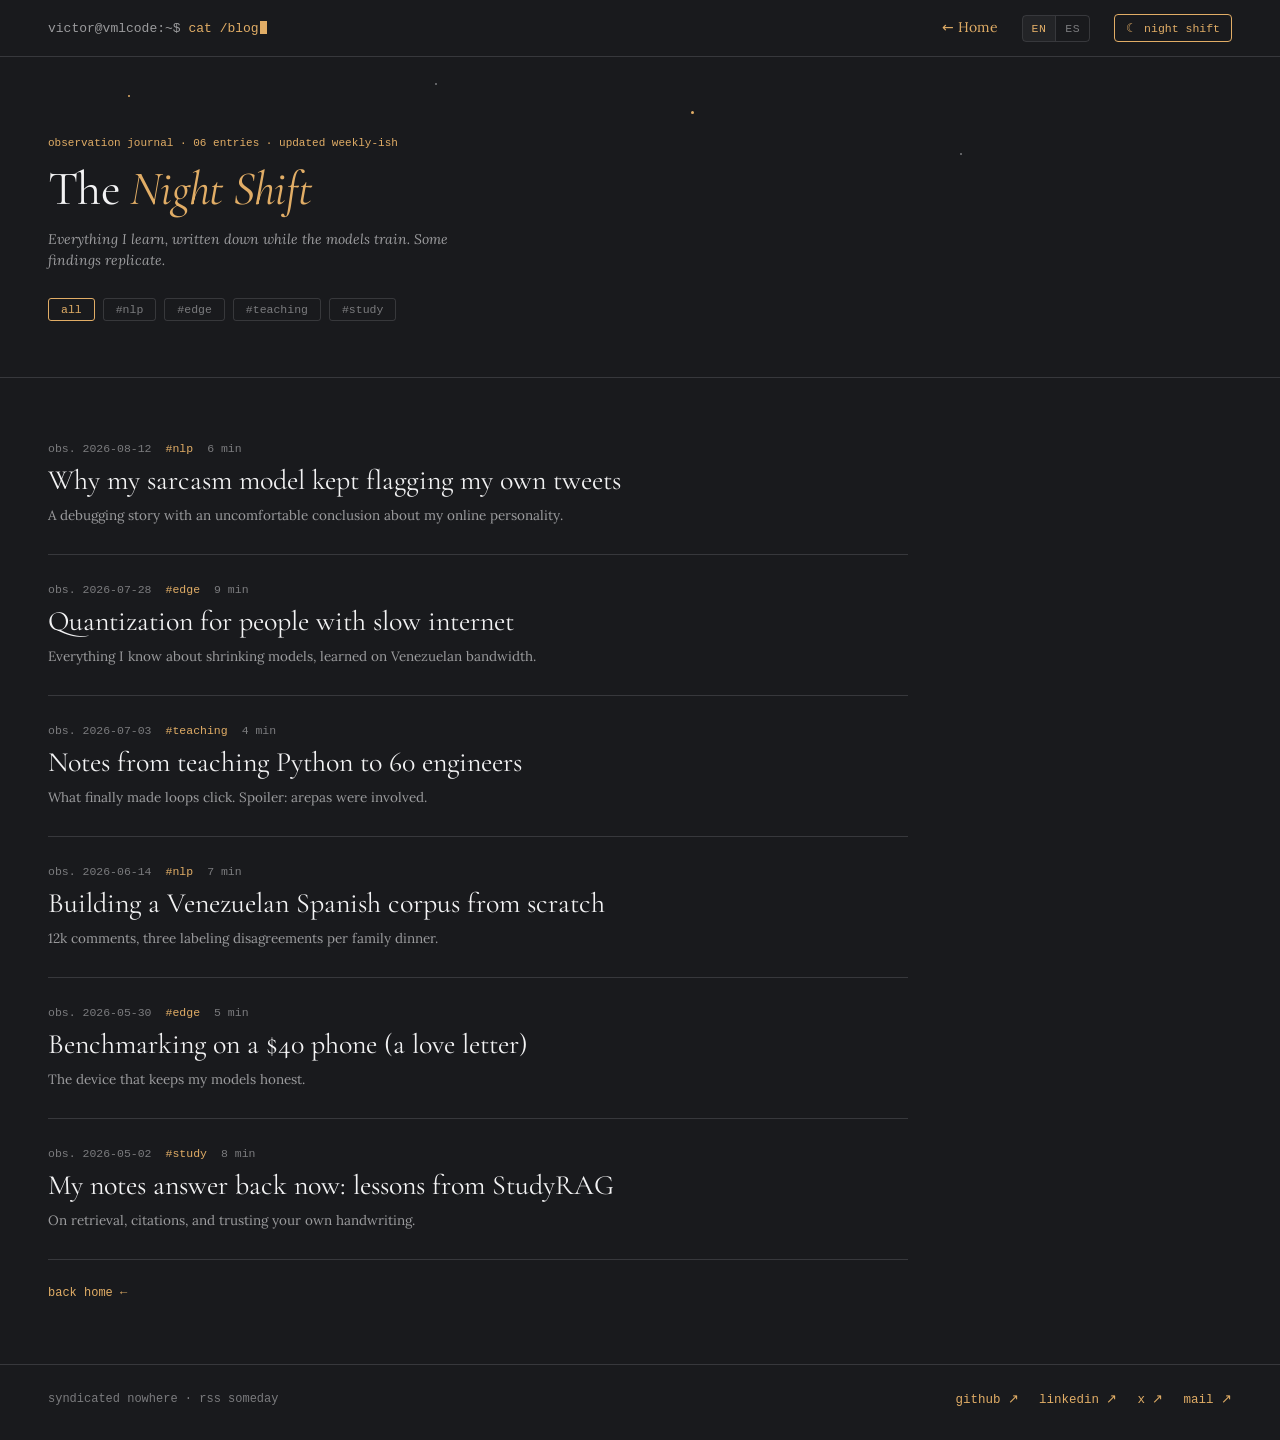
==== commit ea12e00c: "Add an EN/ES language toggle and a Spanish content tree Content moves from content/*.json to one tre" ====
--- a/blog.html
+++ b/blog.html
@@ -33,9 +33,12 @@
 <link rel="stylesheet" href="./styles.css">
 <link rel="icon" href="data:image/svg+xml,<svg xmlns='http://www.w3.org/2000/svg' viewBox='0 0 100 100'><text y='.9em' font-size='90'>🔭</text></svg>">
 <script>
+  // See index.html — theme and language are applied before first paint.
   try {
     var t = localStorage.getItem('vm-theme');
     if (t) document.documentElement.setAttribute('data-vm-theme', t);
+    var l = localStorage.getItem('vm-lang');
+    if (l === 'en' || l === 'es') document.documentElement.setAttribute('lang', l);
   } catch (e) {}
 </script>
 </head>
@@ -46,11 +49,12 @@
     <span class="vm-prompt-head"><span id="prompt-user">victor</span>@vmlcode:~$ </span><span id="prompt-cmd" class="vm-cmd">cat /blog</span><span class="vm-caret" aria-hidden="true"></span>
   </div>
   <a id="back-link" class="vm-back" href="./index.html">← Home</a>
+  <div id="lang-toggle" class="vm-lang" role="group" data-i18n="langLabel" data-i18n-attr="aria-label" aria-label="Language"></div>
   <button id="theme-toggle" class="vm-theme-btn" type="button" aria-label="Toggle colour theme"><span class="vm-theme-icon">☾</span><span class="vm-theme-label">night shift</span></button>
 </header>
 
 <noscript>
-  <p class="vm-noscript">This page loads its posts from JSON, so JavaScript is required. Source: <a href="https://github.com/vmlcode/vmlcode.github.io">github.com/vmlcode/vmlcode.github.io</a></p>
+  <p class="vm-noscript">This page loads its posts from JSON, so JavaScript is required. / Esta página carga sus entradas desde JSON, así que requiere JavaScript. Source: <a href="https://github.com/vmlcode/vmlcode.github.io">github.com/vmlcode/vmlcode.github.io</a></p>
 </noscript>
 
 <main>
@@ -60,7 +64,8 @@
   <div id="blog-kicker" class="vm-blog-kicker"></div>
   <h1 id="blog-title" class="vm-blog-title"></h1>
   <p id="blog-subtitle" class="vm-blog-sub"></p>
-  <div id="filters" class="vm-filters" role="group" aria-label="Filter posts by tag"></div>
+  <div id="filters" class="vm-filters" role="group" aria-label="Filter posts by tag"
+       data-i18n="blog.filterAria" data-i18n-attr="aria-label"></div>
 </section>
 
 <section class="vm-blog-body">
--- a/styles.css
+++ b/styles.css
@@ -149,6 +149,10 @@
   display: block;
   filter: sepia(.22) saturate(.82) contrast(1.05);
 }
+/* Logos and artwork: fit whole, drop the photo ageing, breathe inside the frame. */
+.vm-plate--contain { background: var(--vm-plate-b); padding: 18px; }
+.vm-plate--contain img { object-fit: contain; filter: none; }
+
 .vm-plate-label {
   font: 11px var(--font-mono);
   color: var(--vm-fg-45);
@@ -198,6 +202,32 @@
   transition: background .3s ease;
 }
 .vm-theme-btn:hover { background: var(--vm-hover); }
+
+/* Language switch: a two-segment control, so the alternative is always visible
+   rather than hidden behind a click like a single cycling button. */
+.vm-lang {
+  display: inline-flex;
+  align-items: stretch;
+  border: 1px solid var(--vm-line);
+  border-radius: var(--radius-md);
+  overflow: hidden;
+}
+.vm-lang-opt {
+  cursor: pointer;
+  font: 11.5px var(--font-mono);
+  letter-spacing: .04em;
+  color: var(--vm-fg-45);
+  background: transparent;
+  border: 0;
+  padding: 6px 9px;
+  transition: color .3s ease, background .3s ease;
+}
+.vm-lang-opt + .vm-lang-opt { border-left: 1px solid var(--vm-line); }
+.vm-lang-opt:hover { color: var(--vm-fg); background: var(--vm-hover); }
+.vm-lang-opt.is-active {
+  color: var(--vm-acc-txt);
+  background: var(--vm-hover);
+}
 
 /* Collapsed-nav control: phone only. Hidden here so desktop is untouched. */
 .vm-nav-toggle {
@@ -336,6 +366,114 @@
 .vm-commit-meta { display: flex; flex-wrap: wrap; gap: 12px; font: 12px var(--font-mono); color: var(--vm-fg-45); }
 .vm-hash { color: var(--vm-acc-txt); }
 .vm-commit-title { font-size: 28px; margin-top: 8px; }
+
+/* Company → role → project. Roles hang off a spine that closes on the last one,
+   so the tree reads like the `git log --graph` the section is styled after. */
+.vm-roles {
+  list-style: none;
+  margin: 22px 0 0;
+  display: flex;
+  flex-direction: column;
+  gap: 28px;
+}
+.vm-role { position: relative; padding-left: 24px; }
+.vm-role::before {                       /* spine, bridging the 28px gap */
+  content: "";
+  position: absolute;
+  left: 0; top: 0; bottom: -28px;
+  width: 1px;
+  background: var(--vm-line);
+}
+.vm-role:last-child::before { bottom: auto; height: 11px; }  /* closes as └ */
+.vm-role::after {                        /* elbow into the role title */
+  content: "";
+  position: absolute;
+  left: 0; top: 11px;
+  width: 15px; height: 1px;
+  background: var(--vm-line);
+}
+.vm-role-head {
+  display: flex;
+  flex-wrap: wrap;
+  align-items: baseline;
+  gap: 12px;
+}
+.vm-role-title { font-size: 17px; letter-spacing: .01em; }
+.vm-role-period { font: 11px var(--font-mono); color: var(--vm-acc-txt); }
+.vm-role-body { margin-top: 8px; }
+
+.vm-projects {
+  list-style: none;
+  margin: 16px 0 0;
+  display: flex;
+  flex-direction: column;
+  gap: 16px;
+}
+.vm-project { position: relative; padding-left: 18px; }
+.vm-project::before {                    /* echoes .vm-node, one level down */
+  content: "";
+  position: absolute;
+  left: 0; top: 7px;
+  width: 5px; height: 5px;
+  border: 1px solid var(--vm-acc);
+}
+/* Threads the project nodes into their own timeline. Each segment spans the gap
+   between two squares only — edge to edge, never across a node's interior: the
+   7px box sits at top:7px so it ends at 14px, and the next one starts 16px (gap)
+   + 7px below this block. */
+.vm-project::after {
+  content: "";
+  position: absolute;
+  left: 3px;
+  top: 14px; bottom: -23px;
+  width: 1px;
+  background: var(--vm-acc);
+}
+.vm-project:last-child::after { content: none; }
+.vm-project-name {
+  font: 12px var(--font-mono);
+  line-height: 1.25;      /* pins the first line so ::before stays on the title */
+  margin: 0;              /* h4 is not in the global heading reset */
+  letter-spacing: .06em;
+  text-transform: uppercase;
+  color: var(--vm-fg);
+}
+/* Only projects that actually carry `shots` become interactive. */
+.vm-project-toggle {
+  display: inline-flex;
+  align-items: baseline;
+  flex-wrap: wrap;
+  gap: 10px;
+  padding: 0;
+  border: 0;
+  background: none;
+  font: inherit;
+  color: inherit;
+  text-align: left;
+  cursor: pointer;
+}
+.vm-project-toggle:hover .vm-project-name { color: var(--vm-acc-txt); }
+.vm-project-hint {
+  font: 10.5px var(--font-mono);
+  letter-spacing: .04em;
+  color: var(--vm-acc-txt);
+}
+.vm-shots {
+  display: grid;
+  grid-template-columns: repeat(auto-fill, minmax(180px, 1fr));
+  gap: 14px;
+  margin-top: 14px;
+}
+.vm-shot-plate { height: 140px; border-width: 4px; }
+.vm-shot .vm-caption { margin-top: 6px; }
+.vm-project-body {
+  font-size: 13.5px;
+  line-height: 1.65;
+  color: var(--vm-fg-60);
+  margin-top: 6px;
+  max-width: 560px;
+}
+.vm-project .vm-tags { margin-top: 10px; }
 .vm-prose {
   font-size: 14px;
   line-height: 1.7;
@@ -776,6 +914,32 @@
    The source component was authored at a fixed 1180px preview width; these
    breakpoints are what make it survive as a real, shipped page.
    ══════════════════════════════════════════════════════════════════════ */
+/* ── page column ────────────────────────────────────────────────────────
+   Nothing here capped its width, so on a wide monitor every band ran the full
+   viewport while the copy inside stayed at its reading measure — content pinned
+   left, dead space right. The bands stay full-bleed (their borders and rules
+   are meant to span the screen); only the content inside is capped and centred.
+
+   `max()` makes the formula inert until the viewport exceeds --vm-page + the
+   flat 48px inset, so tablet and mobile keep exactly the padding they had.
+   1236px is the article grid's designed width (200 + 720 + 220 plus two 48px
+   gaps); using it everywhere gives the nav, hero, sections and grid one shared
+   left edge instead of three competing ones.
+   ═══════════════════════════════════════════════════════════════════════ */
+:root { --vm-page: 1236px; }
+
+.vm-nav, .vm-hero, .vm-section, .vm-footer,
+.vm-blog-hero, .vm-blog-body, .vm-art-hero, .vm-art-grid,
+.vm-noscript, .vm-error {
+  padding-inline: max(48px, calc((100% - var(--vm-page)) / 2));
+}
+
+/* Percentage padding resolves against the viewport, not the element, so a band
+   that also caps its own width would compute padding wider than its box. The
+   blog's reading measure moves down to its children instead. */
+.vm-blog-body { max-width: none; }
+.vm-entries, .vm-blog-outro { max-width: 860px; }
+
 @media (max-width: 1000px) {
   .vm-record-grid { grid-template-columns: minmax(0, 1fr); gap: 28px; }
   .vm-posts { grid-template-columns: 1fr 1fr; }
@@ -823,6 +987,8 @@
 
   .vm-theme-btn { font-size: 11px; padding: 7px 10px; min-height: 44px; flex: none; }
   .vm-theme-label { display: none; }  /* icon-only control */
+  .vm-lang { flex: none; }
+  .vm-lang-opt { font-size: 11px; padding: 0 10px; min-height: 44px; }
   .vm-nav-toggle { display: inline-flex; flex: none; }
 
   /* Menu panel drops below the bar, full-bleed to the frame edges. */
@@ -879,15 +1045,34 @@
   /* ── experience ────────────────────────────────────────────────────── */
   .vm-timeline { gap: 34px; }
   .vm-expedition { grid-template-columns: minmax(0, 1fr); gap: 0; }
-  .vm-plate-wrap { max-width: none; }
-  .vm-plate { height: 132px; border-width: 5px; }
-  .vm-plate-wrap .vm-caption { margin-bottom: 14px; }
+  /* The company plate is dropped entirely on narrow screens: stacked above the
+     copy it cost a screenful before the first word, and it carries no
+     information the commit header does not already state. Its caption goes with
+     it — an orphaned "plate III — …" line reads as a bug. Per-project galleries
+     under .vm-shots are unaffected; those are opened on demand. */
+  .vm-plate-wrap { display: none; }
   .vm-commit { padding-left: 16px; }
   .vm-node { display: none; }
   .vm-commit-meta { font-size: 11px; gap: 8px; }
   .vm-commit-title { font-size: 23px; line-height: 1.25; margin-top: 7px; }
   .vm-prose { font-size: 13.5px; line-height: 1.7; margin-top: 9px; text-align: left; max-width: none; }
   .vm-tags { gap: 7px; margin-top: 13px; }
+  .vm-roles { gap: 22px; margin-top: 18px; }
+  .vm-role { padding-left: 16px; }
+  .vm-role::before { bottom: -22px; }
+  .vm-role:last-child::before { height: 9px; }
+  .vm-role::after { width: 10px; top: 9px; }
+  .vm-role-head { gap: 8px; }
+  .vm-role-title { font-size: 15.5px; }
+  .vm-role-period { font-size: 10.5px; }
+  .vm-projects { gap: 14px; margin-top: 13px; }
+  .vm-project { padding-left: 14px; }
+  .vm-project::after { bottom: -21px; }   /* mobile gap is 14px, not 16px */
+  .vm-project-name { font-size: 11px; }
+  .vm-project-body { font-size: 13px; line-height: 1.7; max-width: none; }
+  .vm-project-hint { font-size: 10px; }
+  .vm-shots { grid-template-columns: 1fr 1fr; gap: 10px; margin-top: 12px; }
+  .vm-shot-plate { height: 104px; border-width: 3px; }
 
   /* ── catalogue ─────────────────────────────────────────────────────── */
   .vm-row { grid-template-columns: minmax(0, 1fr); gap: 0; padding: 16px 0; }
@@ -1088,6 +1273,10 @@
   .vm-art-head h2 { font-size: 22px; }
   .vm-drop::first-letter { font-size: 46px; }
 
+  /* The bar now carries four controls; the language pair gives up its padding
+     first so the menu button keeps its 44px tap target. */
+  .vm-lang-opt { padding: 0 7px; }
+
   /* Meter drops below the label rather than crushing a long skill name. */
   .vm-skill { grid-template-columns: minmax(0, 1fr); gap: 6px; }
   .vm-art-share { grid-template-columns: 1fr 1fr; }
